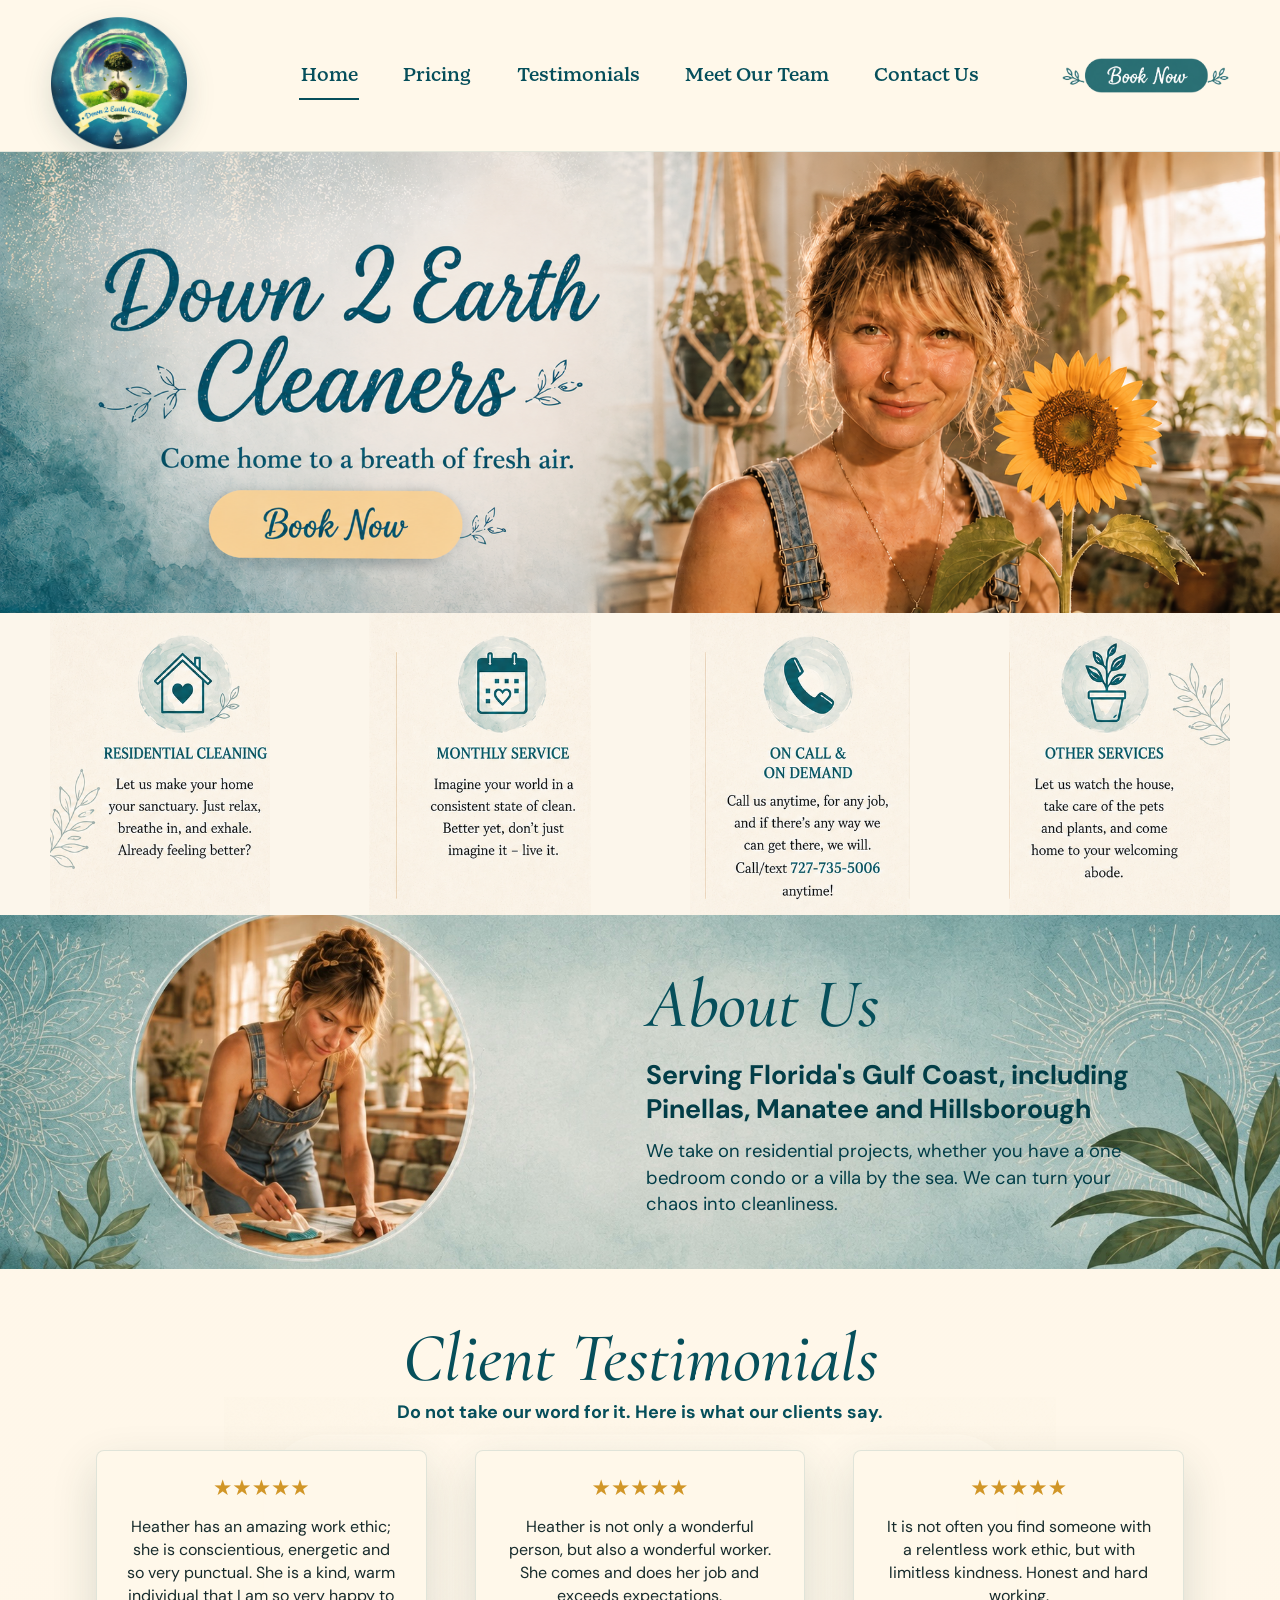
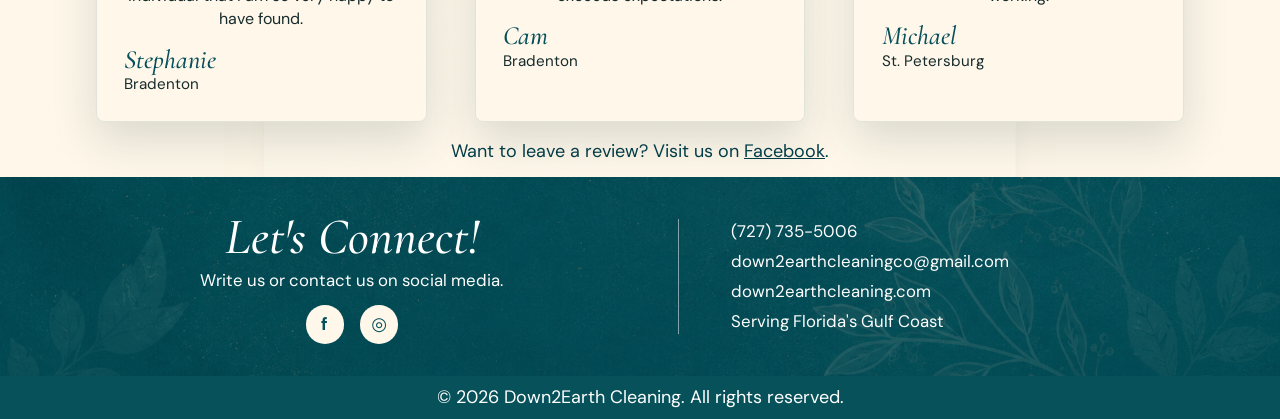
==== index.html @ c1f9a551 "Replace fonts: Cormorant Garamond + DM Sans across all pages Swap Christmas Mint (generic Etsy scrip" ====
<!doctype html>
<html lang="en">
  <head>
    <meta charset="utf-8" />
    <meta name="viewport" content="width=device-width, initial-scale=1" />
    <title>Down 2 Earth Cleaners</title>
    <meta
      name="description"
      content="Residential cleaning and home care services across Florida's Gulf Coast."
    />
    <link rel="preconnect" href="https://fonts.googleapis.com" />
    <link rel="preconnect" href="https://fonts.gstatic.com" crossorigin />
    <link href="https://fonts.googleapis.com/css2?family=Cormorant+Garamond:ital,wght@0,500;0,600;1,400;1,500;1,600&family=DM+Sans:ital,wght@0,400;0,500;1,400&display=swap" rel="stylesheet" />
    <link rel="stylesheet" href="styles.css?v=logo-up" />
  </head>
  <body>
    <header class="site-header" id="home">
      <a class="brand" href="index.html#home" aria-label="Down 2 Earth Cleaners home">
        <img src="assets/main-logo.png" alt="Down 2 Earth Cleaners logo" />
      </a>

      <button class="menu-toggle" type="button" aria-expanded="false" aria-controls="site-nav">
        <span></span>
        <span></span>
        <span></span>
        <span class="sr-only">Toggle navigation</span>
      </button>

      <nav class="site-nav" id="site-nav" aria-label="Primary navigation">
        <a href="index.html#home" class="active">Home</a>
        <a href="pricing.html">Pricing</a>
        <a href="testimonials.html">Testimonials</a>
        <a href="team.html">Meet Our Team</a>
        <a href="contact.html">Contact Us</a>
      </nav>

      <a class="header-cta" href="contact.html" aria-label="Book Now">
        <img src="assets/book-now-button.png?v=transparent" alt="" />
      </a>
    </header>

    <main>
      <section class="hero" aria-label="Down 2 Earth Cleaners">
        <img class="hero-art" src="assets/banner v4.PNG" alt="Down 2 Earth Cleaners" />
        <div class="hero-copy">
          <h1>Down 2 Earth Cleaners</h1>
          <p>Come home to a breath of fresh air.</p>
          <a class="primary-button" href="contact.html">Book Now</a>
        </div>
      </section>

      <section class="services" id="services" aria-labelledby="services-title">
        <h2 id="services-title" class="sr-only">Cleaning Services</h2>
        <img class="services-banner" src="assets/services banner.PNG?v=3" alt="" />
      </section>

      <section class="about" aria-labelledby="about-title">
        <img src="assets/middle-banner.jpg" alt="" />
        <div class="about-copy">
          <h2 id="about-title">About Us</h2>
          <h3>Serving Florida's Gulf Coast, including Pinellas, Manatee and Hillsborough</h3>
          <p>
            We take on residential projects, whether you have a one bedroom condo or a villa by
            the sea. We can turn your chaos into cleanliness.
          </p>
        </div>
      </section>

      <section class="testimonials" id="testimonials" aria-labelledby="testimonials-title">
        <div class="section-heading">
          <h2 id="testimonials-title">Client Testimonials</h2>
          <p>Do not take our word for it. Here is what our clients say.</p>
        </div>
        <div class="review-grid">
          <article class="review">
            <div class="stars" aria-label="5 stars">★★★★★</div>
            <p>
              Heather has an amazing work ethic; she is conscientious, energetic and so very
              punctual. She is a kind, warm individual that I am so very happy to have found.
            </p>
            <strong>Stephanie</strong>
            <span>Bradenton</span>
          </article>
          <article class="review">
            <div class="stars" aria-label="5 stars">★★★★★</div>
            <p>
              Heather is not only a wonderful person, but also a wonderful worker. She comes and
              does her job and exceeds expectations.
            </p>
            <strong>Cam</strong>
            <span>Bradenton</span>
          </article>
          <article class="review">
            <div class="stars" aria-label="5 stars">★★★★★</div>
            <p>
              It is not often you find someone with a relentless work ethic, but with limitless
              kindness. Honest and hard working.
            </p>
            <strong>Michael</strong>
            <span>St. Petersburg</span>
          </article>
        </div>
        <p class="review-link">Want to leave a review? Visit us on <a href="#">Facebook</a>.</p>
      </section>

      <section class="contact-band" id="contact" aria-labelledby="contact-title">
        <div class="contact-info">
          <h2 id="contact-title">Let's Connect!</h2>
          <p>Write us or contact us on social media.</p>
          <div class="socials" aria-label="Social links">
            <a href="#" aria-label="Facebook">f</a>
            <a href="#" aria-label="Instagram">◎</a>
          </div>
        </div>
        <address class="contact-details">
          <a href="tel:+17277355006">(727) 735-5006</a>
          <a href="mailto:down2earthcleaningco@gmail.com">down2earthcleaningco@gmail.com</a>
          <a href="https://down2earthcleaning.com">down2earthcleaning.com</a>
          <span>Serving Florida's Gulf Coast</span>
        </address>
      </section>
    </main>

    <footer class="site-footer">
      <p>© 2026 Down2Earth Cleaning. All rights reserved.</p>
    </footer>

    <script src="script.js"></script>
  </body>
</html>
---- styles.css ----
@font-face {
  font-display: swap;
  font-family: "Christmas Mint";
  font-style: normal;
  font-weight: 400;
  src: url("assets/fonts/christmas-mint.ttf") format("truetype");
}

@font-face {
  font-display: swap;
  font-family: "Bogue Slab Medium";
  font-style: normal;
  font-weight: 500;
  src: url("assets/fonts/BogueSlab-Medium.otf") format("opentype");
}

:root {
  --ink: #064f5b;
  --ink-dark: #023d47;
  --teal: #0d6c73;
  --teal-deep: #07515a;
  --paper: #fbf2e3;
  --paper-soft: #fff8ea;
  --gold: #f4c06c;
  --line: rgba(7, 81, 90, 0.18);
  --shadow: 0 18px 45px rgba(27, 60, 57, 0.16);
  --display-font: "Cormorant Garamond", "Palatino Linotype", serif;
}

* {
  box-sizing: border-box;
}

html {
  scroll-behavior: smooth;
}

body {
  margin: 0;
  color: #172b2c;
  background:
    radial-gradient(circle at 12% 22%, rgba(13, 108, 115, 0.08), transparent 26rem),
    linear-gradient(180deg, var(--paper-soft), var(--paper));
  font-family: "DM Sans", system-ui, sans-serif;
  font-size: 18px;
  line-height: 1.45;
}

a {
  color: inherit;
}

img {
  display: block;
  max-width: 100%;
}

.sr-only {
  position: absolute;
  width: 1px;
  height: 1px;
  padding: 0;
  margin: -1px;
  overflow: hidden;
  clip: rect(0, 0, 0, 0);
  white-space: nowrap;
  border: 0;
}

.site-header {
  position: sticky;
  top: 0;
  z-index: 20;
  display: grid;
  grid-template-columns: minmax(9rem, 13rem) minmax(0, 1fr) minmax(9rem, 13rem);
  align-items: center;
  min-height: 7.25rem;
  padding: 0.6rem clamp(1rem, 4vw, 4rem);
  background: rgba(255, 248, 234, 0.94);
  border-bottom: 1px solid rgba(7, 81, 90, 0.1);
  backdrop-filter: blur(12px);
}

.brand {
  width: 8.5rem;
  transform: translateY(0.45rem);
  filter: drop-shadow(0 10px 14px rgba(27, 60, 57, 0.16));
}

.site-nav {
  display: flex;
  justify-content: center;
  gap: clamp(1.35rem, 3.3vw, 4rem);
  color: var(--ink);
  font-family: "Bogue Slab Medium", Georgia, "Times New Roman", serif;
  font-size: clamp(1.2rem, 1.35vw, 1.48rem);
  font-weight: 500;
  line-height: 1;
}

.site-nav a {
  position: relative;
  padding: 0.45rem 0.1rem;
  text-decoration: none;
  white-space: nowrap;
}

.site-nav a::after {
  position: absolute;
  right: 0;
  bottom: -0.45rem;
  left: 0;
  height: 2px;
  content: "";
  background: currentColor;
  transform: scaleX(0);
  transform-origin: center;
  transition: transform 160ms ease;
}

.site-nav a:hover::after,
.site-nav a.active::after {
  transform: scaleX(1);
}

.header-cta,
.primary-button,
.message-form button {
  display: inline-flex;
  align-items: center;
  justify-content: center;
  min-height: 3rem;
  padding: 0.7rem 2.1rem;
  color: white;
  background: linear-gradient(180deg, #3d7b7d, var(--teal-deep));
  border: 0;
  border-radius: 999px;
  font-family: var(--display-font);
  font-size: 1.6rem;
  font-style: italic;
  font-weight: 600;
  line-height: 1;
  text-decoration: none;
  box-shadow: 0 8px 18px rgba(6, 79, 91, 0.17);
  cursor: pointer;
}

.header-cta {
  justify-self: end;
  min-height: 0;
  padding: 0;
  background: transparent;
  border-radius: 0;
  box-shadow: none;
}

.header-cta img {
  width: clamp(10rem, 13vw, 13.5rem);
  max-width: none;
}

.menu-toggle {
  display: none;
}

.hero {
  position: relative;
  min-height: 0;
  aspect-ratio: 2048 / 737;
  overflow: hidden;
  background: #d7ede9;
}

.hero-art {
  position: absolute;
  inset: 0;
  width: 100%;
  height: 100%;
  object-fit: cover;
  object-position: center 44%;
}

.hero::after {
  content: none;
}

.hero-copy {
  display: none;
}

.hero h1,
.section-heading h2,
.about h2,
.contact-info h2,
.message-form h2 {
  margin: 0;
  font-family: var(--display-font);
  font-style: italic;
  font-weight: 500;
  line-height: 1.1;
  letter-spacing: 0;
}

.hero h1 {
  font-size: clamp(4rem, 8.6vw, 8.8rem);
}

.hero p {
  margin: 1.1rem 0 1.6rem;
  font-size: clamp(1.45rem, 2.4vw, 2.35rem);
  color: var(--ink-dark);
}

.primary-button,
.message-form button {
  color: var(--ink);
  background: linear-gradient(180deg, #fee3aa, #f7c675);
}

.services {
  display: block;
  margin: 0;
  padding: 0;
  background: #fbf3e8;
}

.services-banner {
  display: block;
  width: 100%;
  aspect-ratio: 2048 / 483;
  object-fit: cover;
}

.about {
  position: relative;
  display: grid;
  grid-template-columns: minmax(17rem, 0.8fr) 1fr;
  align-items: center;
  min-height: 21rem;
  overflow: hidden;
  color: var(--ink-dark);
  background: #b9d8d5;
}

.about > img {
  position: absolute;
  inset: 0;
  width: 100%;
  height: 100%;
  object-fit: cover;
}

.about-copy {
  position: relative;
  z-index: 1;
  grid-column: 2;
  max-width: 40rem;
  padding: clamp(2rem, 4vw, 4rem) clamp(1.5rem, 6vw, 6rem);
}

.about h2,
.section-heading h2 {
  color: var(--ink);
  font-size: clamp(3.2rem, 5.4vw, 5rem);
}

.about h3 {
  margin: 1rem 0 0.8rem;
  font-size: clamp(1.25rem, 2.1vw, 1.8rem);
  line-height: 1.25;
}

.about p {
  max-width: 37rem;
  margin: 0;
  font-size: 1.15rem;
}

.testimonials {
  padding: clamp(2.2rem, 4vw, 3.4rem) clamp(1rem, 5vw, 4rem) 0.8rem;
  background:
    linear-gradient(rgba(255, 248, 234, 0.84), rgba(255, 248, 234, 0.84)),
    url("assets/testimonial-cards.png") center 8rem / 52rem auto no-repeat;
}

.section-heading {
  color: var(--ink);
  text-align: center;
}

.section-heading p {
  margin: 0.15rem 0 1.6rem;
  font-weight: 700;
}

.review-grid {
  display: grid;
  grid-template-columns: repeat(3, 1fr);
  gap: clamp(1rem, 4vw, 3rem);
  max-width: 68rem;
  margin: 0 auto;
}

.review {
  min-height: 17rem;
  padding: 1.35rem 1.7rem;
  background: rgba(255, 248, 234, 0.93);
  border: 1px solid rgba(7, 81, 90, 0.12);
  border-radius: 8px;
  box-shadow: var(--shadow);
  text-align: center;
}

.stars {
  color: #d19627;
  font-size: 1.35rem;
  letter-spacing: 0;
}

.review p {
  margin: 0.65rem 0 1rem;
  font-size: 1rem;
}

.review strong {
  display: block;
  color: var(--ink);
  font-family: var(--display-font);
  font-size: 1.65rem;
  font-style: italic;
  font-weight: 500;
  line-height: 1;
  text-align: left;
}

.review span {
  display: block;
  font-size: 0.95rem;
  text-align: left;
}

.review-link {
  margin: 1rem 0 0;
  color: var(--ink-dark);
  text-align: center;
}

.contact-band {
  display: grid;
  grid-template-columns: minmax(17rem, 1fr) minmax(17rem, 1fr);
  gap: clamp(2rem, 6vw, 5rem);
  align-items: center;
  justify-content: center;
  min-height: 11rem;
  padding: clamp(1.35rem, 2.5vw, 2rem) clamp(1rem, 8vw, 8rem);
  color: white;
  background:
    linear-gradient(rgba(2, 76, 87, 0.5), rgba(2, 76, 87, 0.58)),
    url("assets/footer.png") center / cover no-repeat;
}

.contact-info {
  text-align: center;
}

.contact-info h2,
.message-form h2 {
  font-size: clamp(2.45rem, 4vw, 3.35rem);
}

.contact-info p {
  margin: 0.15rem 0 0.8rem;
  font-size: 1.05rem;
}

.socials {
  display: flex;
  justify-content: center;
  gap: 1rem;
}

.socials a {
  display: grid;
  place-items: center;
  width: 2.4rem;
  height: 2.4rem;
  color: var(--teal-deep);
  background: var(--paper-soft);
  border-radius: 50%;
  font-weight: 700;
  text-decoration: none;
}

.contact-details {
  display: grid;
  gap: 0.35rem;
  max-width: 23rem;
  padding-left: clamp(1.6rem, 4vw, 3.5rem);
  border-left: 1px solid rgba(255, 255, 255, 0.5);
  font-style: normal;
  font-size: 1.05rem;
  justify-self: start;
}

.contact-details a {
  text-decoration: none;
}

.message-form {
  display: grid;
  gap: 0.32rem;
  padding: 0.9rem 1.25rem 1rem;
  background: rgba(24, 104, 107, 0.86);
  border-radius: 8px;
  box-shadow: var(--shadow);
}

.message-form h2 {
  text-align: center;
}

.form-row {
  display: grid;
  grid-template-columns: 1fr 1fr;
  gap: 0.5rem;
}

.message-form label {
  display: grid;
  gap: 0.2rem;
  font-size: 0.75rem;
}

.message-form input,
.message-form textarea {
  width: 100%;
  min-height: 1.8rem;
  padding: 0.32rem 0.5rem;
  color: #102d2e;
  background: var(--paper-soft);
  border: 1px solid rgba(255, 255, 255, 0.36);
  border-radius: 4px;
  font: inherit;
  font-size: 0.9rem;
}

.message-form button {
  justify-self: center;
  min-height: 2.25rem;
  margin-top: 0.2rem;
  padding-inline: 2.4rem;
  font-size: 1.25rem;
}

.site-footer {
  padding: 0.55rem 1rem;
  color: white;
  background: #07515a;
  text-align: center;
}

.site-footer p {
  margin: 0;
}

.first-clean-copy h2,
.pricing-cta h2 {
  margin: 0;
  color: var(--ink);
  font-family: var(--display-font);
  font-style: italic;
  font-weight: 500;
  line-height: 1.1;
  letter-spacing: 0;
}

.pricing-intro {
  display: grid;
  grid-template-columns: minmax(0, 1fr) minmax(18rem, 24rem);
  gap: clamp(1.5rem, 4vw, 4rem);
  align-items: center;
  max-width: 72rem;
  margin: 0 auto;
  padding: clamp(2.5rem, 5vw, 4.5rem) clamp(1rem, 4vw, 2rem);
}

.pricing-copy {
  display: grid;
  gap: 1rem;
  color: #213939;
}

.pricing-copy p {
  margin: 0;
}

.rate-card {
  position: relative;
  overflow: hidden;
  padding: 2rem;
  color: var(--ink);
  background:
    linear-gradient(rgba(255, 248, 234, 0.92), rgba(255, 248, 234, 0.92)),
    url("assets/testimonial-cards.png") center / 28rem auto no-repeat;
  border: 1px solid rgba(7, 81, 90, 0.16);
  border-radius: 8px;
  box-shadow: var(--shadow);
  text-align: center;
}

.rate-card span {
  display: block;
  color: var(--ink-dark);
  font-weight: 700;
  text-transform: uppercase;
}

.rate-card strong {
  display: block;
  margin: 0.2rem 0;
  font-size: clamp(4.5rem, 8vw, 6.4rem);
  line-height: 0.95;
}

.rate-card p {
  margin: 0 0 1rem;
  font-size: 1.45rem;
}

.minimum-note {
  padding: 0.85rem 1rem;
  color: white;
  background: linear-gradient(180deg, #3d7b7d, var(--teal-deep));
  border-radius: 8px;
  font-weight: 700;
}

.pricing-details {
  display: grid;
  grid-template-columns: repeat(3, 1fr);
  gap: clamp(1rem, 3vw, 2rem);
  max-width: 72rem;
  margin: 0 auto;
  padding: 0 clamp(1rem, 4vw, 2rem) clamp(2.5rem, 5vw, 4.5rem);
}

.pricing-panel {
  padding: 1.5rem;
  background: rgba(255, 248, 234, 0.82);
  border: 1px solid rgba(7, 81, 90, 0.14);
  border-radius: 8px;
  box-shadow: 0 10px 26px rgba(27, 60, 57, 0.09);
}

.featured-panel {
  background: rgba(210, 233, 229, 0.72);
}

.panel-icon {
  display: grid;
  place-items: center;
  width: 4.4rem;
  height: 4.4rem;
  margin-bottom: 1rem;
  color: var(--ink);
  background: rgba(13, 108, 115, 0.13);
  border-radius: 50%;
  font-size: 2.15rem;
}

.pricing-panel h2 {
  margin: 0 0 0.75rem;
  color: var(--ink);
  font-size: 1.35rem;
  line-height: 1.2;
}

.pricing-panel p {
  margin: 0;
}

.pricing-panel p + p {
  margin-top: 0.85rem;
}

.first-clean {
  position: relative;
  display: grid;
  grid-template-columns: minmax(15rem, 0.8fr) 1fr;
  min-height: 24rem;
  overflow: hidden;
  background: #b9d8d5;
}

.first-clean > img {
  position: absolute;
  inset: 0;
  width: 100%;
  height: 100%;
  object-fit: cover;
}

.first-clean::after {
  position: absolute;
  inset: 0;
  content: "";
  background: linear-gradient(90deg, rgba(185, 216, 213, 0.08), rgba(185, 216, 213, 0.92) 42%, rgba(185, 216, 213, 0.9));
}

.first-clean-copy {
  position: relative;
  z-index: 1;
  grid-column: 2;
  align-self: center;
  max-width: 46rem;
  padding: clamp(2.5rem, 5vw, 4.5rem) clamp(1.5rem, 6vw, 6rem);
  color: var(--ink-dark);
}

.first-clean-copy h2,
.pricing-cta h2 {
  font-size: clamp(3rem, 5.2vw, 5rem);
}

.first-clean-copy p {
  margin: 1rem 0 0;
}

.pricing-cta {
  padding: clamp(2.5rem, 5vw, 4.2rem) clamp(1rem, 5vw, 4rem);
  color: var(--ink-dark);
  text-align: center;
}

.pricing-cta p {
  max-width: 42rem;
  margin: 0.4rem auto 1.4rem;
  font-size: 1.2rem;
}

.testimonial-page {
  display: grid;
  gap: clamp(1.25rem, 4vw, 2.4rem);
  max-width: 74rem;
  margin: 0 auto;
  padding: clamp(2.5rem, 5vw, 4.5rem) clamp(1rem, 4vw, 2rem);
  background:
    radial-gradient(circle at 8% 14%, rgba(13, 108, 115, 0.08), transparent 18rem),
    radial-gradient(circle at 92% 88%, rgba(244, 192, 108, 0.16), transparent 18rem);
}

.long-testimonial {
  position: relative;
  display: grid;
  grid-template-columns: minmax(0, 1fr) minmax(13rem, 17rem);
  gap: clamp(1rem, 3vw, 2rem);
  padding: clamp(1.35rem, 3vw, 2.2rem);
  background:
    linear-gradient(rgba(255, 248, 234, 0.94), rgba(255, 248, 234, 0.94)),
    url("assets/testimonial-cards.png") right bottom / 24rem auto no-repeat;
  border: 1px solid rgba(7, 81, 90, 0.14);
  border-radius: 8px;
  box-shadow: var(--shadow);
}

.long-testimonial::before {
  position: absolute;
  top: 1.3rem;
  left: 1.35rem;
  color: rgba(7, 81, 90, 0.2);
  content: "“";
  font-family: Georgia, "Times New Roman", serif;
  font-size: 6rem;
  line-height: 1;
}

.testimonial-rating {
  grid-column: 1 / -1;
  color: #d19627;
  font-size: 1.35rem;
  letter-spacing: 0;
  text-align: right;
}

.long-testimonial blockquote {
  position: relative;
  z-index: 1;
  margin: 0;
  color: #22393a;
}

.long-testimonial blockquote p {
  margin: 0 0 1rem;
}

.long-testimonial blockquote p:last-child {
  margin-bottom: 0;
}

.long-testimonial footer {
  align-self: start;
  padding: 1.15rem;
  color: var(--ink);
  background: rgba(210, 233, 229, 0.74);
  border: 1px solid rgba(7, 81, 90, 0.14);
  border-radius: 8px;
  text-align: center;
}

.long-testimonial footer strong {
  display: block;
  font-family: var(--display-font);
  font-size: 2.2rem;
  font-style: italic;
  font-weight: 500;
  line-height: 1;
}

.long-testimonial footer span {
  display: block;
  margin-top: 0.25rem;
  color: var(--ink-dark);
}

.owner-reply {
  grid-column: 1 / -1;
  margin-top: 0.25rem;
  padding: 1rem 1.2rem;
  color: white;
  background: linear-gradient(180deg, #3d7b7d, var(--teal-deep));
  border-radius: 8px;
}

.owner-reply span {
  display: block;
  margin-bottom: 0.25rem;
  color: #fee3aa;
  font-weight: 700;
  text-transform: uppercase;
}

.owner-reply p {
  margin: 0;
}

.contact-page {
  display: grid;
  grid-template-columns: minmax(18rem, 0.82fr) minmax(22rem, 1fr);
  gap: clamp(1.5rem, 4vw, 3rem);
  align-items: start;
  max-width: 74rem;
  margin: 0 auto;
  padding: clamp(2.5rem, 5vw, 4.5rem) clamp(1rem, 4vw, 2rem);
}

.contact-card {
  padding: clamp(1.4rem, 3vw, 2rem);
  color: var(--ink-dark);
  background:
    linear-gradient(rgba(255, 248, 234, 0.93), rgba(255, 248, 234, 0.93)),
    url("assets/testimonial-cards.png") right bottom / 24rem auto no-repeat;
  border: 1px solid rgba(7, 81, 90, 0.14);
  border-radius: 8px;
  box-shadow: var(--shadow);
}

.contact-card h2 {
  margin: 0;
  color: var(--ink);
  font-family: var(--display-font);
  font-size: clamp(3rem, 5vw, 4.6rem);
  font-style: italic;
  font-weight: 500;
  line-height: 1.1;
  letter-spacing: 0;
}

.contact-card p {
  margin: 0.9rem 0 1.3rem;
}

.contact-list {
  display: grid;
  gap: 0.8rem;
  font-style: normal;
}

.contact-list a,
.contact-list div {
  display: grid;
  gap: 0.1rem;
  padding: 0.85rem 1rem;
  background: rgba(210, 233, 229, 0.62);
  border: 1px solid rgba(7, 81, 90, 0.13);
  border-radius: 8px;
  text-decoration: none;
}

.contact-list span {
  color: var(--ink);
  font-size: 0.78rem;
  font-weight: 700;
  text-transform: uppercase;
}

.contact-page-form {
  padding: clamp(1.2rem, 3vw, 1.8rem);
}

.contact-page-form textarea {
  resize: vertical;
}

.form-status {
  min-height: 1.3rem;
  margin: 0.15rem 0 0;
  color: #fff4cf;
  font-size: 0.9rem;
  text-align: center;
}

.team-intro {
  max-width: 72rem;
  margin: 0 auto;
  padding: clamp(2.5rem, 5vw, 4.5rem) clamp(1rem, 4vw, 2rem) clamp(1rem, 2vw, 1.5rem);
}

.team-intro-copy {
  display: grid;
  grid-template-columns: 1fr 1fr;
  gap: clamp(1.25rem, 4vw, 3rem);
  color: #213939;
}

.team-intro-copy p {
  margin: 0;
}

.team-members {
  display: grid;
  grid-template-columns: 1fr 1fr;
  gap: clamp(1.25rem, 4vw, 2.6rem);
  max-width: 72rem;
  margin: 0 auto;
  padding: clamp(1.5rem, 4vw, 2.5rem) clamp(1rem, 4vw, 2rem) clamp(2.5rem, 5vw, 4.5rem);
}

.team-card {
  overflow: hidden;
  background:
    linear-gradient(rgba(255, 248, 234, 0.94), rgba(255, 248, 234, 0.94)),
    url("assets/testimonial-cards.png") right bottom / 24rem auto no-repeat;
  border: 1px solid rgba(7, 81, 90, 0.14);
  border-radius: 8px;
  box-shadow: var(--shadow);
}

.team-photo-wrap {
  position: relative;
  display: grid;
  place-items: center;
  aspect-ratio: 1 / 0.92;
  overflow: hidden;
  color: rgba(255, 248, 234, 0.92);
  background:
    radial-gradient(circle at 34% 28%, rgba(244, 192, 108, 0.34), transparent 14rem),
    linear-gradient(135deg, #3d7b7d, var(--teal-deep));
}

.team-photo-wrap::before {
  content: attr(data-initials);
  font-family: var(--display-font);
  font-size: clamp(5rem, 12vw, 8rem);
  line-height: 1;
}

.team-photo-wrap img {
  position: absolute;
  inset: 0;
  width: 100%;
  height: 100%;
  object-fit: cover;
  object-position: center;
}

.team-photo-wrap img[src="assets/heather-hall.jpg"] {
  object-position: center 35%;
}

.team-photo-wrap img[src="assets/shane-berendt.jpg"] {
  object-position: center 28%;
}

.team-photo-wrap img:not([src]),
.team-photo-wrap img[src=""] {
  display: none;
}

.team-card-copy {
  padding: clamp(1.25rem, 3vw, 1.9rem);
}

.team-card-copy span {
  display: block;
  color: var(--ink-dark);
  font-size: 0.8rem;
  font-weight: 700;
  text-transform: uppercase;
}

.team-card-copy h2,
.team-growth-copy h2 {
  margin: 0.15rem 0 0.7rem;
  color: var(--ink);
  font-family: var(--display-font);
  font-size: clamp(3.1rem, 5vw, 4.8rem);
  font-style: italic;
  font-weight: 500;
  line-height: 1.1;
  letter-spacing: 0;
}

.team-card-copy p {
  margin: 0;
  color: #213939;
}

.team-growth {
  position: relative;
  display: grid;
  grid-template-columns: minmax(15rem, 0.72fr) 1fr;
  min-height: 25rem;
  overflow: hidden;
  background: #b9d8d5;
}

.team-growth > img {
  position: absolute;
  inset: 0;
  width: 100%;
  height: 100%;
  object-fit: cover;
}

.team-growth::after {
  position: absolute;
  inset: 0;
  content: "";
  background: linear-gradient(90deg, rgba(185, 216, 213, 0.08), rgba(185, 216, 213, 0.92) 40%, rgba(185, 216, 213, 0.9));
}

.team-growth-copy {
  position: relative;
  z-index: 1;
  grid-column: 2;
  align-self: center;
  max-width: 48rem;
  padding: clamp(2.5rem, 5vw, 4.5rem) clamp(1.5rem, 6vw, 6rem);
  color: var(--ink-dark);
}

.team-growth-copy p {
  margin: 1rem 0 0;
}

@media (max-width: 900px) {
  .site-header {
    grid-template-columns: 5.7rem 1fr auto;
    min-height: 5.3rem;
  }

  .brand {
    width: 6.2rem;
    transform: translateY(0.15rem);
  }

  .menu-toggle {
    display: inline-grid;
    grid-column: 3;
    gap: 0.25rem;
    width: 2.8rem;
    height: 2.8rem;
    place-content: center;
    background: transparent;
    border: 1px solid var(--line);
    border-radius: 8px;
  }

  .menu-toggle span:not(.sr-only) {
    width: 1.2rem;
    height: 2px;
    background: var(--ink);
  }

  .site-nav {
    position: absolute;
    top: 100%;
    right: 1rem;
    left: 1rem;
    display: none;
    flex-direction: column;
    gap: 0.85rem;
    padding: 1rem;
    background: var(--paper-soft);
    border: 1px solid var(--line);
    border-radius: 8px;
    box-shadow: var(--shadow);
  }

  .site-nav.is-open {
    display: flex;
  }

  .header-cta {
    display: none;
  }

  .hero-art {
    object-position: center;
  }

  .services,
  .review-grid,
  .contact-band,
  .pricing-intro,
  .pricing-details,
  .contact-page,
  .team-intro-copy,
  .team-members {
    grid-template-columns: 1fr;
  }

  .about {
    grid-template-columns: 1fr;
    min-height: 28rem;
  }

  .about > img {
    object-position: left center;
  }

  .about-copy {
    grid-column: 1;
    align-self: end;
    max-width: none;
    padding-top: 13rem;
    background: linear-gradient(180deg, transparent, rgba(210, 233, 229, 0.92) 32%);
  }

  .contact-details {
    justify-self: center;
    max-width: none;
    padding-left: 0;
    border-left: 0;
    text-align: center;
  }

  .first-clean {
    grid-template-columns: 1fr;
  }

  .first-clean::after {
    background: linear-gradient(180deg, rgba(185, 216, 213, 0.12), rgba(185, 216, 213, 0.93) 42%);
  }

  .first-clean > img {
    object-position: left center;
  }

  .first-clean-copy {
    grid-column: 1;
    align-self: end;
    padding-top: 13rem;
  }

  .long-testimonial {
    grid-template-columns: 1fr;
  }

  .testimonial-rating {
    text-align: left;
  }

  .team-growth {
    grid-template-columns: 1fr;
  }

  .team-growth::after {
    background: linear-gradient(180deg, rgba(185, 216, 213, 0.1), rgba(185, 216, 213, 0.94) 42%);
  }

  .team-growth > img {
    object-position: left center;
  }

  .team-growth-copy {
    grid-column: 1;
    align-self: end;
    padding-top: 13rem;
  }
}

@media (max-width: 560px) {
  body {
    font-size: 16px;
  }

  /* ── Header ── */
  .site-header {
    grid-template-columns: 3.4rem 1fr auto;
    min-height: 3.4rem;
    padding: 0.3rem 0.85rem;
  }

  .brand {
    width: 3.3rem;
    transform: none;
  }

  .menu-toggle {
    width: 2.4rem;
    height: 2.4rem;
  }

  .menu-toggle span:not(.sr-only) {
    width: 1rem;
  }

  /* ── Hero ── */
  .hero h1 {
    max-width: 20rem;
    font-size: 3.4rem;
  }

  /* ── Services banner — give it real height ── */
  .services-banner {
    min-height: 7rem;
  }

  /* ── About ── */
  .about {
    min-height: 22rem;
  }

  .about-copy {
    padding-top: 9rem;
    padding-bottom: 1.5rem;
  }

  .about h3 {
    font-size: 1rem;
    margin: 0.5rem 0 0.4rem;
  }

  /* ── Display headings — reduce minimum across all pages ── */
  .about h2,
  .section-heading h2,
  .first-clean-copy h2,
  .pricing-cta h2 {
    font-size: 2.4rem;
  }

  .contact-info h2,
  .message-form h2 {
    font-size: 2rem;
  }

  .contact-card h2 {
    font-size: 2.6rem;
  }

  .team-card-copy h2,
  .team-growth-copy h2 {
    font-size: 2.6rem;
  }

  /* ── Section subheading ── */
  .section-heading p {
    font-size: 0.9rem;
    margin-bottom: 1rem;
  }

  /* ── Testimonials section ── */
  .testimonials {
    padding: 1.8rem 1rem 0.5rem;
  }

  .review {
    min-height: auto;
    padding: 1.1rem 1.2rem;
  }

  /* ── Pricing ── */
  .rate-card strong {
    font-size: 3.5rem;
  }

  /* ── First clean & team growth — reduce overlay padding ── */
  .first-clean-copy {
    padding-top: 9rem;
  }

  .team-growth-copy {
    padding-top: 9rem;
  }

  /* ── Contact band ── */
  .contact-band {
    padding: 2rem 1.5rem;
    gap: 1.5rem;
  }

  /* ── Form ── */
  .form-row {
    grid-template-columns: 1fr;
  }
}
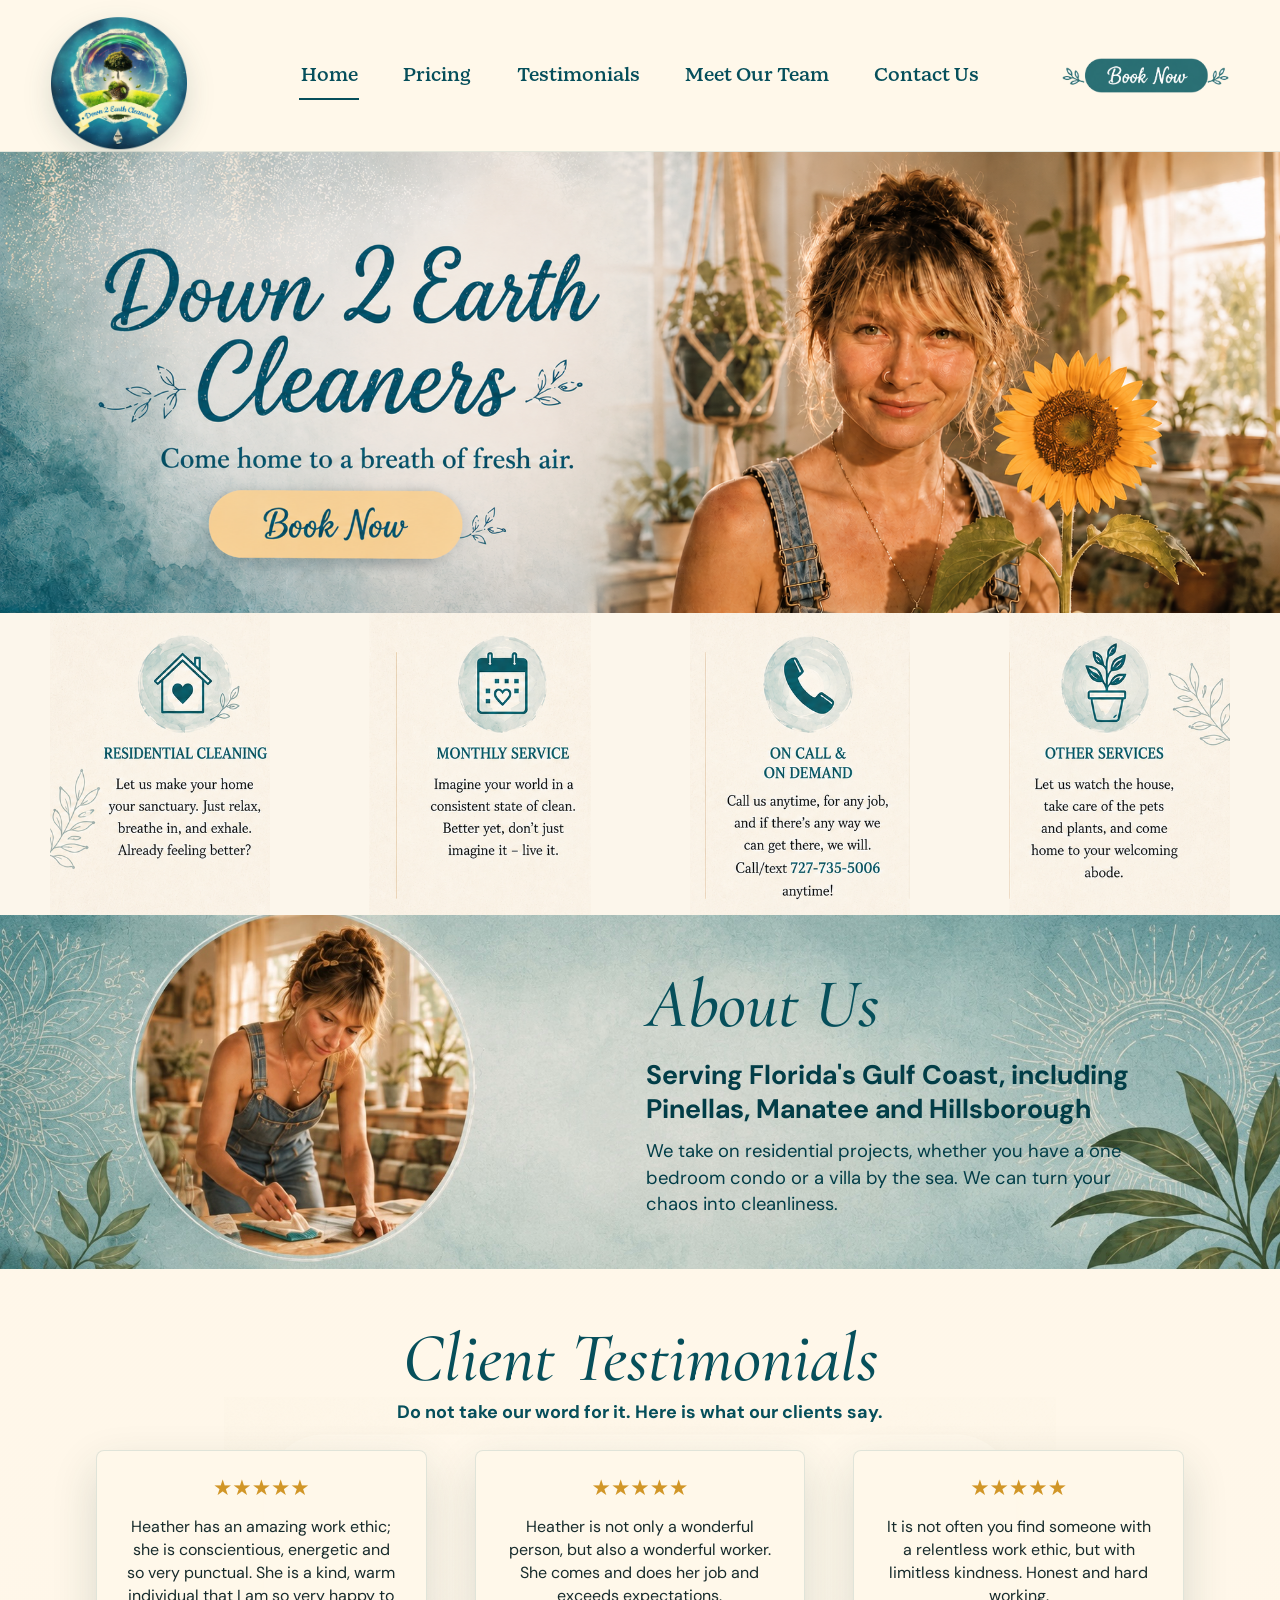
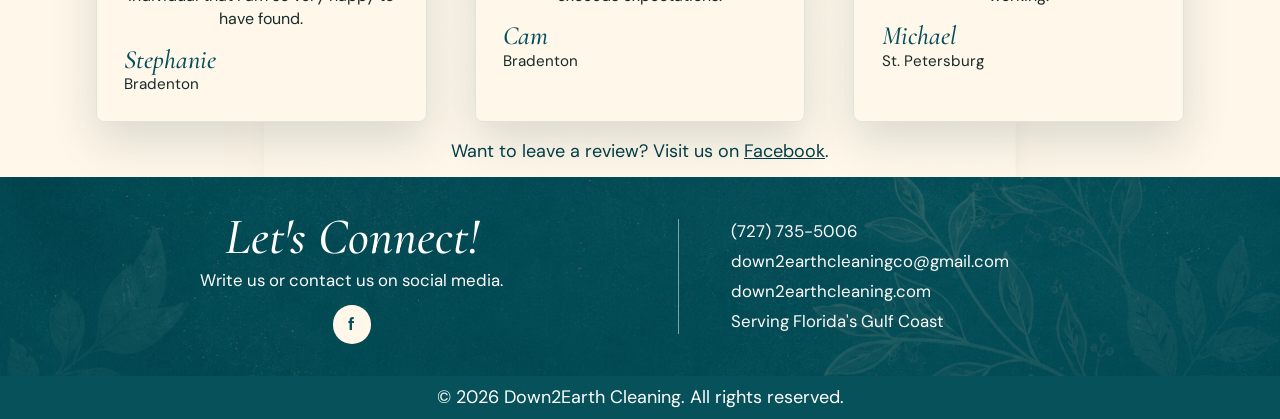
==== commit 622ed622: "Wire Facebook link, remove Instagram placeholder All 5 pages: socials block now points to facebook.c" ====
--- a/index.html
+++ b/index.html
@@ -108,8 +108,7 @@
           <h2 id="contact-title">Let's Connect!</h2>
           <p>Write us or contact us on social media.</p>
           <div class="socials" aria-label="Social links">
-            <a href="#" aria-label="Facebook">f</a>
-            <a href="#" aria-label="Instagram">◎</a>
+            <a href="https://www.facebook.com/D2EClean/" aria-label="Facebook" target="_blank" rel="noopener noreferrer">f</a>
           </div>
         </div>
         <address class="contact-details">
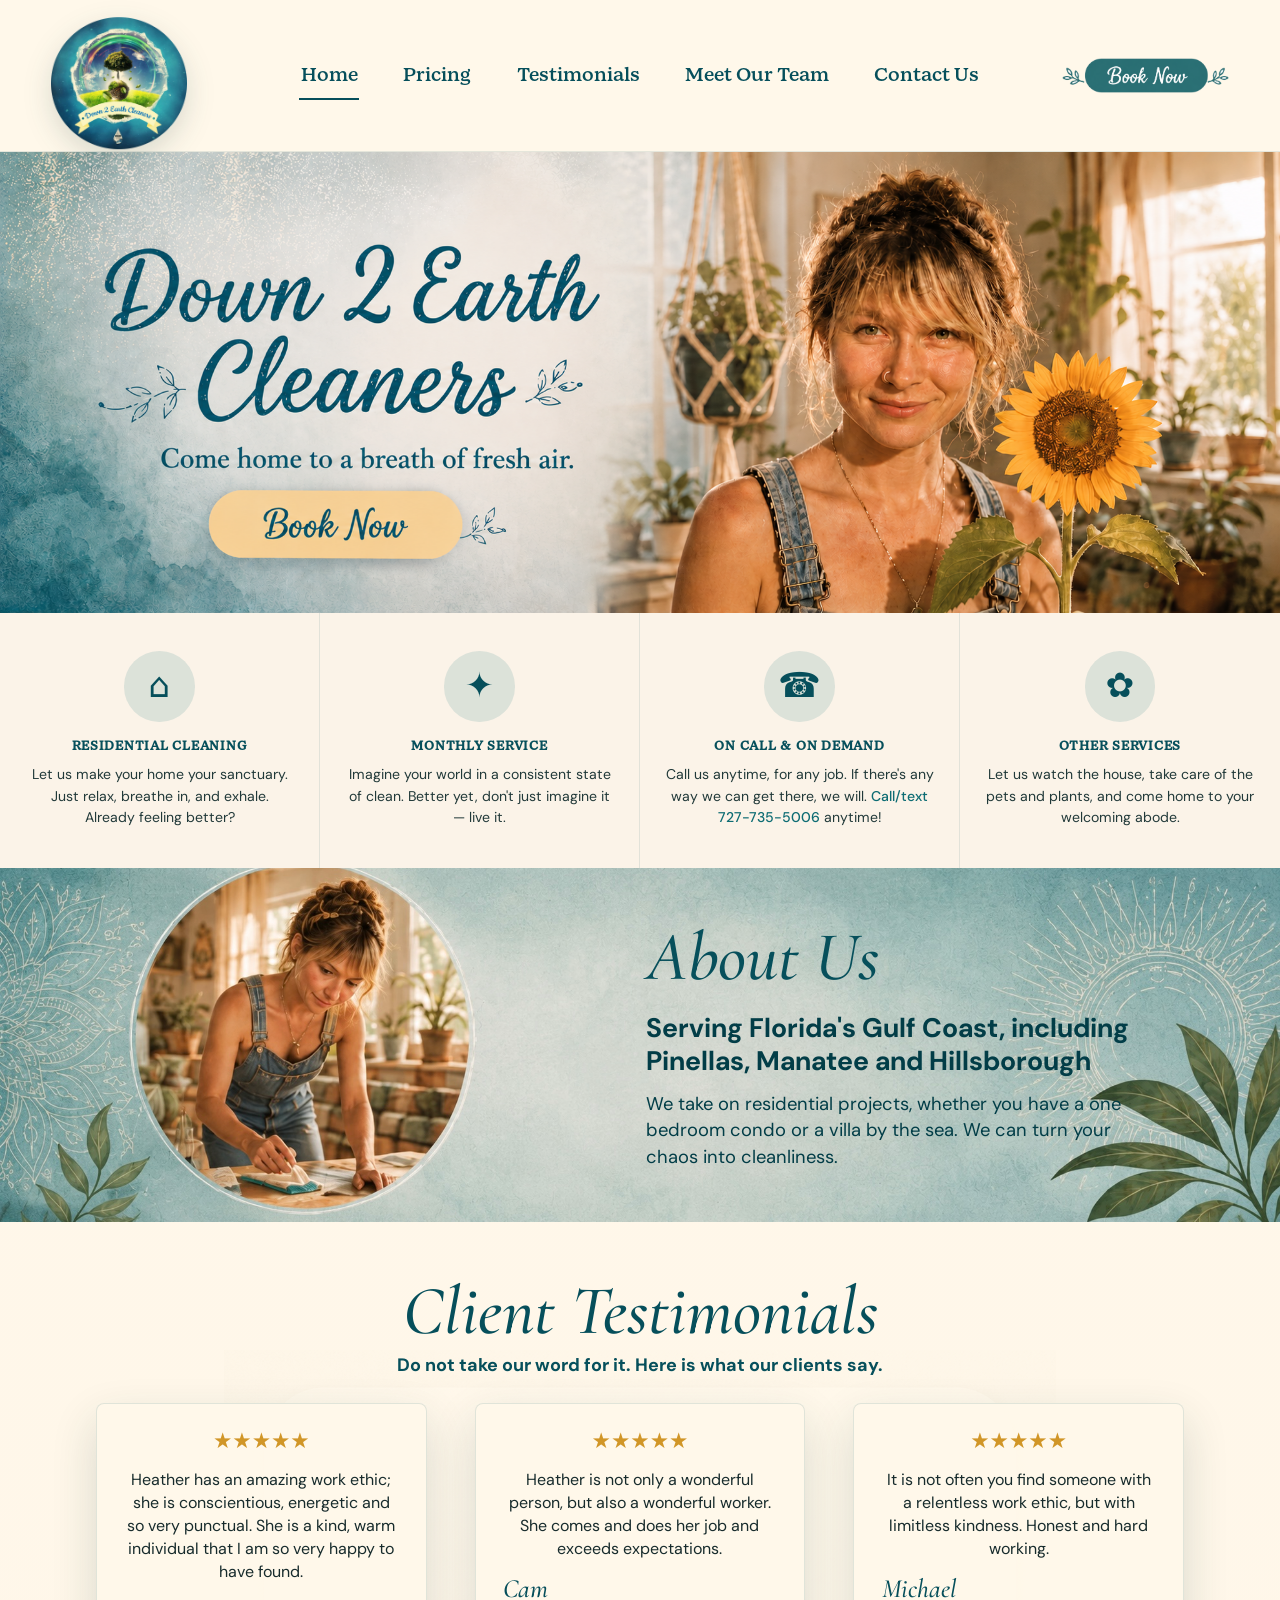
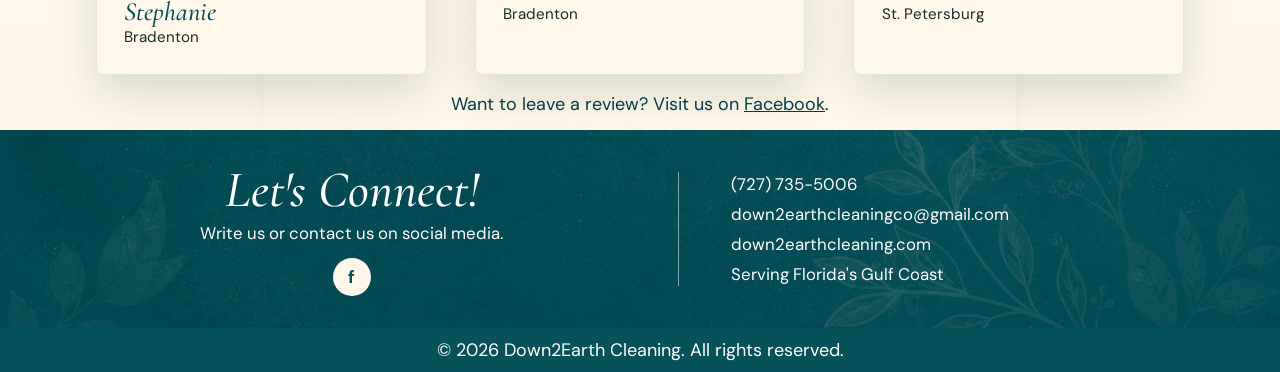
==== commit 5f840718: "Replace services PNG with responsive HTML grid Services banner was a flat PNG with 4 columns baked i" ====
--- a/index.html
+++ b/index.html
@@ -8,6 +8,8 @@
       name="description"
       content="Residential cleaning and home care services across Florida's Gulf Coast."
     />
+    <link rel="icon" type="image/png" href="assets/main-logo.png" />
+    <link rel="apple-touch-icon" href="assets/main-logo.png" />
     <link rel="preconnect" href="https://fonts.googleapis.com" />
     <link rel="preconnect" href="https://fonts.gstatic.com" crossorigin />
     <link href="https://fonts.googleapis.com/css2?family=Cormorant+Garamond:ital,wght@0,500;0,600;1,400;1,500;1,600&family=DM+Sans:ital,wght@0,400;0,500;1,400&display=swap" rel="stylesheet" />
@@ -51,7 +53,28 @@
 
       <section class="services" id="services" aria-labelledby="services-title">
         <h2 id="services-title" class="sr-only">Cleaning Services</h2>
-        <img class="services-banner" src="assets/services banner.PNG?v=3" alt="" />
+        <div class="services-grid">
+          <div class="service-item">
+            <div class="panel-icon">⌂</div>
+            <h3>Residential Cleaning</h3>
+            <p>Let us make your home your sanctuary. Just relax, breathe in, and exhale. Already feeling better?</p>
+          </div>
+          <div class="service-item">
+            <div class="panel-icon">✦</div>
+            <h3>Monthly Service</h3>
+            <p>Imagine your world in a consistent state of clean. Better yet, don't just imagine it — live it.</p>
+          </div>
+          <div class="service-item">
+            <div class="panel-icon">☎</div>
+            <h3>On Call &amp; On Demand</h3>
+            <p>Call us anytime, for any job. If there's any way we can get there, we will. <a href="tel:+17277355006">Call/text 727-735-5006</a> anytime!</p>
+          </div>
+          <div class="service-item">
+            <div class="panel-icon">✿</div>
+            <h3>Other Services</h3>
+            <p>Let us watch the house, take care of the pets and plants, and come home to your welcoming abode.</p>
+          </div>
+        </div>
       </section>
 
       <section class="about" aria-labelledby="about-title">
--- a/styles.css
+++ b/styles.css
@@ -231,6 +231,53 @@
   object-fit: cover;
 }
 
+.services-grid {
+  display: grid;
+  grid-template-columns: repeat(4, 1fr);
+  background: #fbf3e8;
+}
+
+.service-item {
+  padding: clamp(1.5rem, 3vw, 2.5rem) clamp(1rem, 2vw, 1.5rem);
+  text-align: center;
+  border-right: 1px solid rgba(7, 81, 90, 0.1);
+}
+
+.service-item:last-child {
+  border-right: none;
+}
+
+.service-item .panel-icon {
+  margin: 0 auto 1rem;
+}
+
+.service-item h3 {
+  margin: 0 0 0.5rem;
+  color: var(--ink);
+  font-family: "Bogue Slab Medium", Georgia, serif;
+  font-size: 0.78rem;
+  font-weight: 700;
+  letter-spacing: 0.06em;
+  text-transform: uppercase;
+}
+
+.service-item p {
+  margin: 0;
+  font-size: 0.88rem;
+  color: #213939;
+  line-height: 1.55;
+}
+
+.service-item a {
+  color: var(--teal);
+  font-weight: 500;
+  text-decoration: none;
+}
+
+.service-item a:hover {
+  text-decoration: underline;
+}
+
 .about {
   position: relative;
   display: grid;
@@ -1026,8 +1073,18 @@
   .pricing-details,
   .contact-page,
   .team-intro-copy,
-  .team-members {
+  .team-members,
+  .services-grid {
     grid-template-columns: 1fr;
+  }
+
+  .service-item {
+    border-right: none;
+    border-bottom: 1px solid rgba(7, 81, 90, 0.1);
+  }
+
+  .service-item:last-child {
+    border-bottom: none;
   }
 
   .about {
@@ -1190,6 +1247,11 @@
     padding: 1.1rem 1.2rem;
   }
 
+  .review strong,
+  .review span {
+    text-align: center;
+  }
+
   /* ── Pricing ── */
   .rate-card strong {
     font-size: 3.5rem;
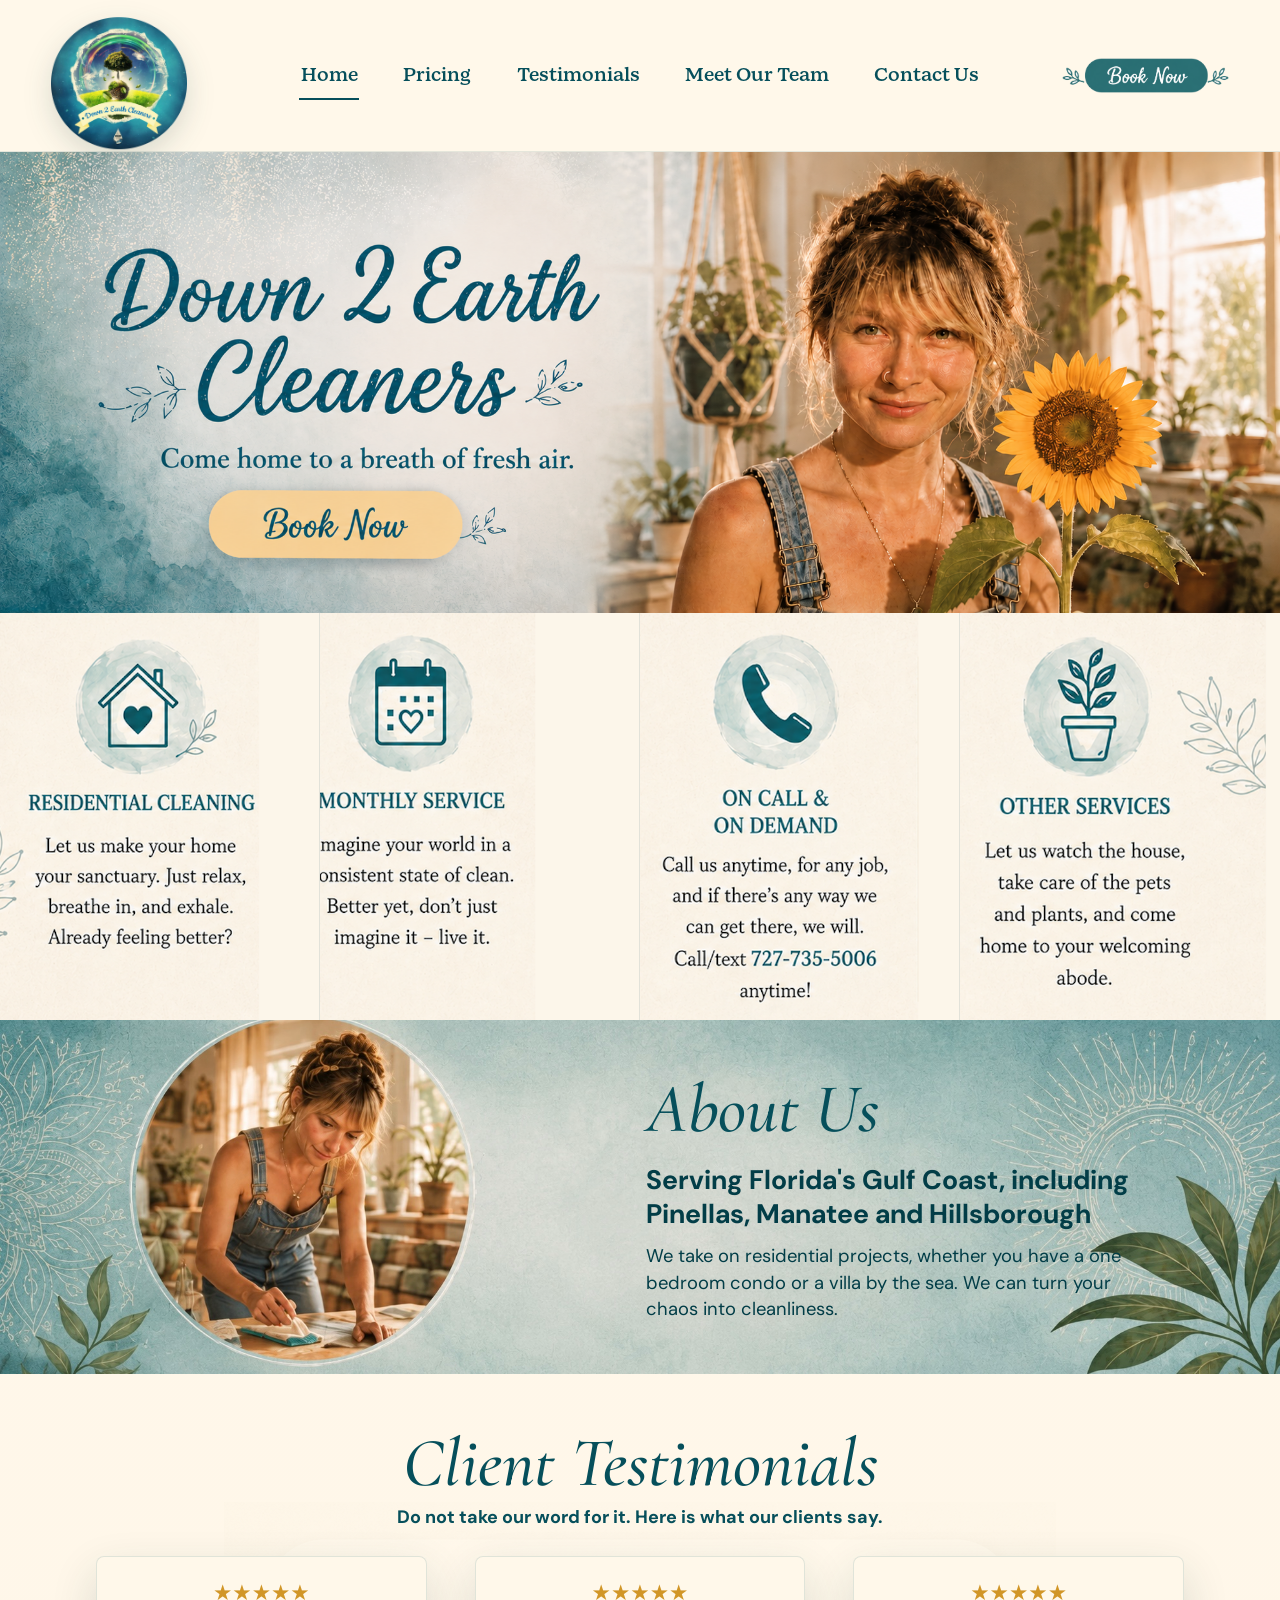
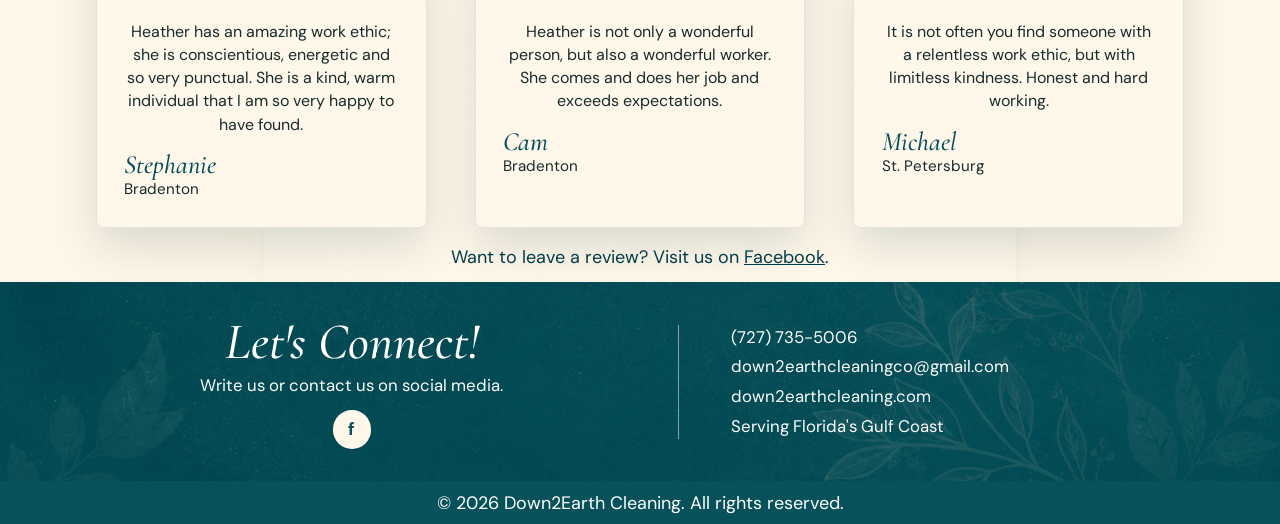
==== commit cdb1c7a9: "Use split service images in responsive grid Replaced HTML text cards with the 4 individual service P" ====
--- a/index.html
+++ b/index.html
@@ -55,24 +55,16 @@
         <h2 id="services-title" class="sr-only">Cleaning Services</h2>
         <div class="services-grid">
           <div class="service-item">
-            <div class="panel-icon">⌂</div>
-            <h3>Residential Cleaning</h3>
-            <p>Let us make your home your sanctuary. Just relax, breathe in, and exhale. Already feeling better?</p>
+            <img src="assets/service-residential.png" alt="Residential Cleaning" />
           </div>
           <div class="service-item">
-            <div class="panel-icon">✦</div>
-            <h3>Monthly Service</h3>
-            <p>Imagine your world in a consistent state of clean. Better yet, don't just imagine it — live it.</p>
+            <img src="assets/service-monthly.png" alt="Monthly Service" />
           </div>
           <div class="service-item">
-            <div class="panel-icon">☎</div>
-            <h3>On Call &amp; On Demand</h3>
-            <p>Call us anytime, for any job. If there's any way we can get there, we will. <a href="tel:+17277355006">Call/text 727-735-5006</a> anytime!</p>
+            <img src="assets/service-oncall.png" alt="On Call and On Demand" />
           </div>
           <div class="service-item">
-            <div class="panel-icon">✿</div>
-            <h3>Other Services</h3>
-            <p>Let us watch the house, take care of the pets and plants, and come home to your welcoming abode.</p>
+            <img src="assets/service-other.png" alt="Other Services" />
           </div>
         </div>
       </section>
--- a/styles.css
+++ b/styles.css
@@ -238,8 +238,6 @@
 }
 
 .service-item {
-  padding: clamp(1.5rem, 3vw, 2.5rem) clamp(1rem, 2vw, 1.5rem);
-  text-align: center;
   border-right: 1px solid rgba(7, 81, 90, 0.1);
 }
 
@@ -247,35 +245,11 @@
   border-right: none;
 }
 
-.service-item .panel-icon {
-  margin: 0 auto 1rem;
-}
-
-.service-item h3 {
-  margin: 0 0 0.5rem;
-  color: var(--ink);
-  font-family: "Bogue Slab Medium", Georgia, serif;
-  font-size: 0.78rem;
-  font-weight: 700;
-  letter-spacing: 0.06em;
-  text-transform: uppercase;
-}
-
-.service-item p {
-  margin: 0;
-  font-size: 0.88rem;
-  color: #213939;
-  line-height: 1.55;
-}
-
-.service-item a {
-  color: var(--teal);
-  font-weight: 500;
-  text-decoration: none;
-}
-
-.service-item a:hover {
-  text-decoration: underline;
+.service-item img {
+  width: 100%;
+  height: 100%;
+  display: block;
+  object-fit: cover;
 }
 
 .about {
@@ -1080,11 +1054,6 @@
 
   .service-item {
     border-right: none;
-    border-bottom: 1px solid rgba(7, 81, 90, 0.1);
-  }
-
-  .service-item:last-child {
-    border-bottom: none;
   }
 
   .about {
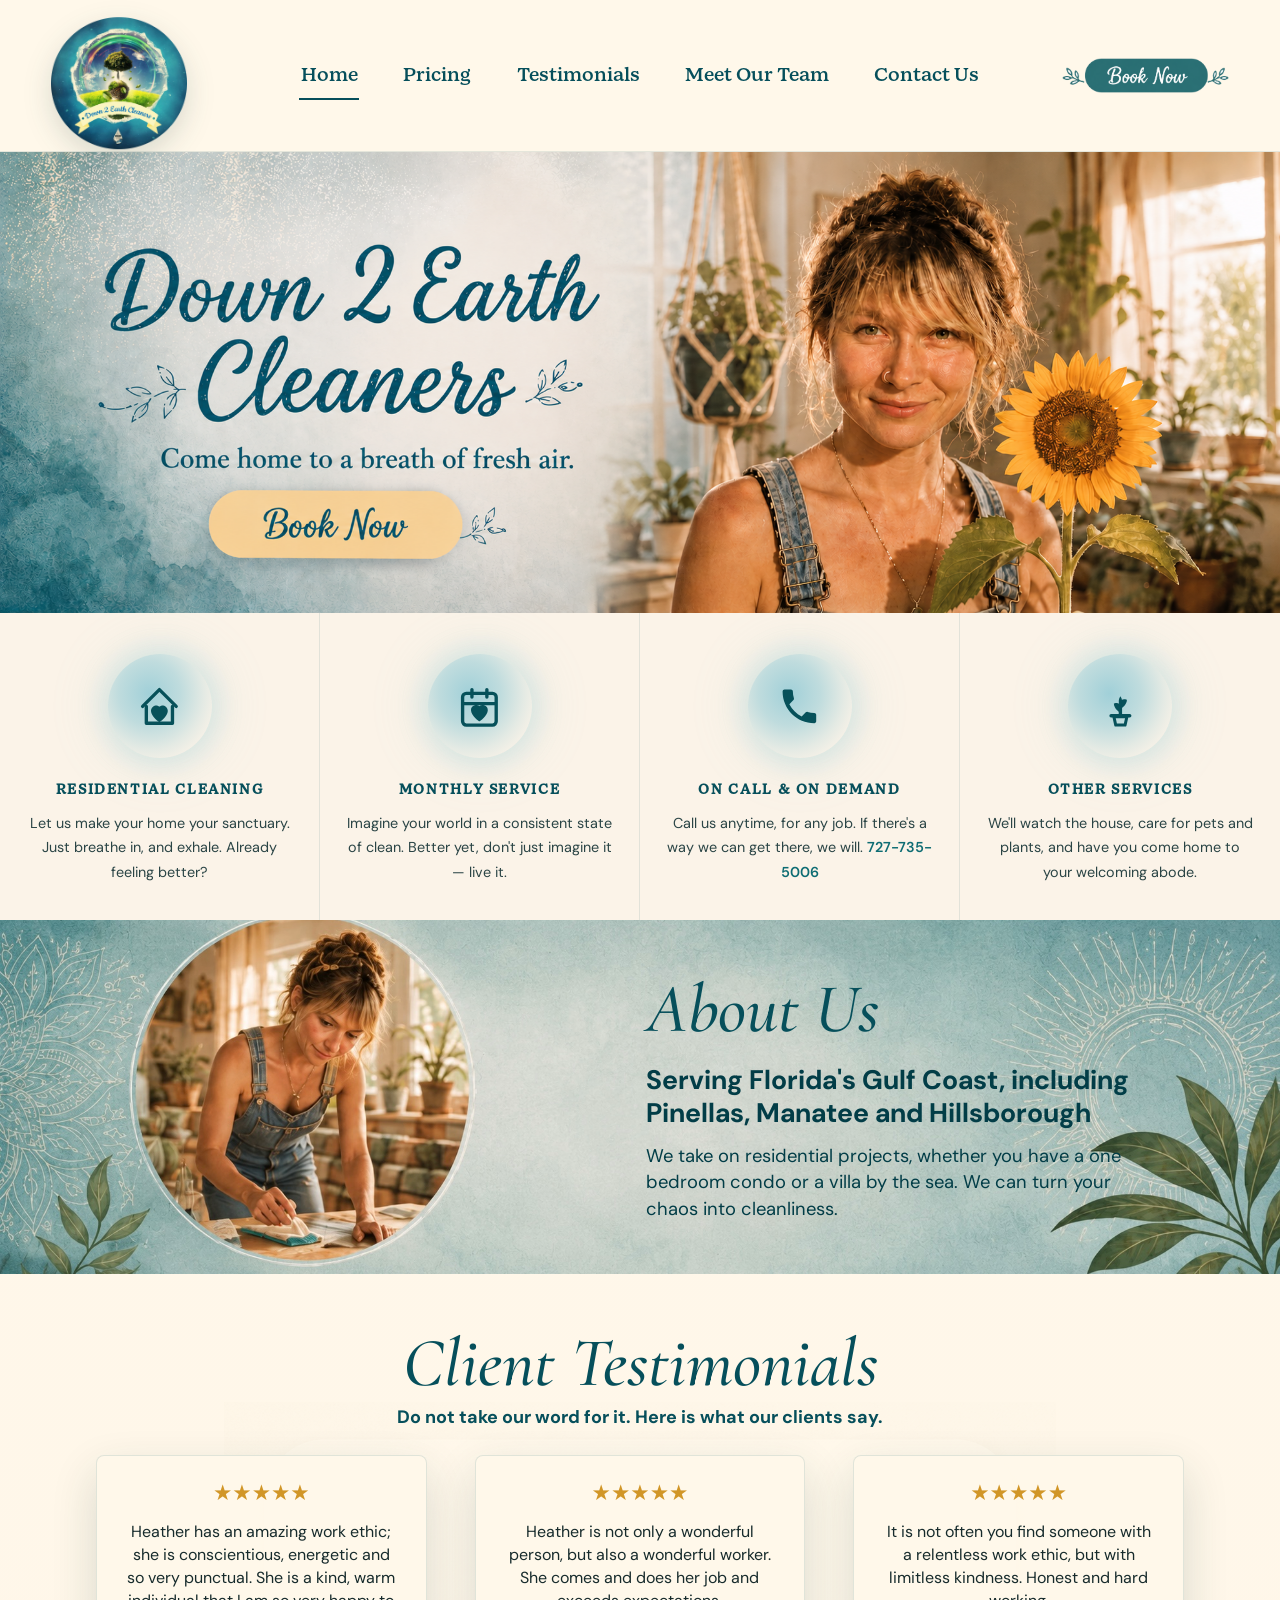
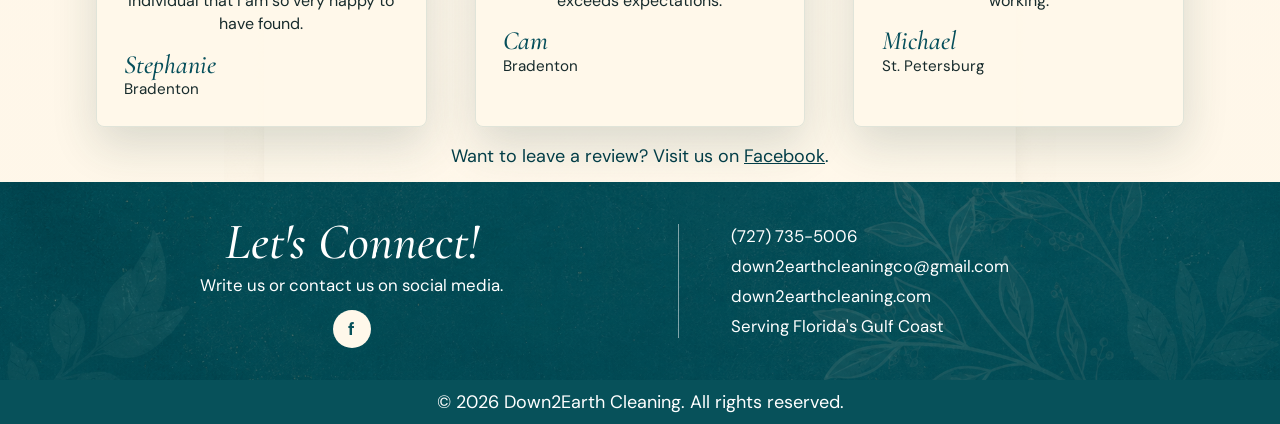
==== commit ea32e63b: "Replace service images with HTML/CSS/SVG cards — watercolor circle icons, Bogue Slab titles, stacks " ====
--- a/index.html
+++ b/index.html
@@ -54,18 +54,57 @@
       <section class="services" id="services" aria-labelledby="services-title">
         <h2 id="services-title" class="sr-only">Cleaning Services</h2>
         <div class="services-grid">
-          <div class="service-item">
-            <img src="assets/service-residential.png" alt="Residential Cleaning" />
+
+          <div class="service-card">
+            <div class="service-icon-wrap">
+              <svg class="service-svg" viewBox="0 0 24 24" fill="none" xmlns="http://www.w3.org/2000/svg" aria-hidden="true">
+                <path d="M3 12L12 3L21 12" stroke="#07515a" stroke-width="1.8" stroke-linecap="round" stroke-linejoin="round"/>
+                <path d="M5 12V21H19V12" stroke="#07515a" stroke-width="1.8" stroke-linecap="round" stroke-linejoin="round"/>
+                <path d="M12 20.5C12 20.5 7.5 17.5 7.5 14.5C7.5 12.5 9 11.5 10.5 11.5C11.3 11.5 12 12.2 12 12.2C12 12.2 12.7 11.5 13.5 11.5C15 11.5 16.5 12.5 16.5 14.5C16.5 17.5 12 20.5 12 20.5Z" fill="#07515a"/>
+              </svg>
+            </div>
+            <h3>Residential Cleaning</h3>
+            <p>Let us make your home your sanctuary. Just breathe in, and exhale. Already feeling better?</p>
           </div>
-          <div class="service-item">
-            <img src="assets/service-monthly.png" alt="Monthly Service" />
+
+          <div class="service-card">
+            <div class="service-icon-wrap">
+              <svg class="service-svg" viewBox="0 0 24 24" fill="none" xmlns="http://www.w3.org/2000/svg" aria-hidden="true">
+                <rect x="3" y="5" width="18" height="17" rx="2" stroke="#07515a" stroke-width="1.8"/>
+                <path d="M3 10.5H21" stroke="#07515a" stroke-width="1.8"/>
+                <path d="M8 3V7M16 3V7" stroke="#07515a" stroke-width="1.8" stroke-linecap="round"/>
+                <path d="M12 20C12 20 7.5 17 7.5 14C7.5 12.2 9 11.3 10.5 11.3C11.3 11.3 12 11.9 12 11.9C12 11.9 12.7 11.3 13.5 11.3C15 11.3 16.5 12.2 16.5 14C16.5 17 12 20 12 20Z" fill="#07515a"/>
+              </svg>
+            </div>
+            <h3>Monthly Service</h3>
+            <p>Imagine your world in a consistent state of clean. Better yet, don't just imagine it — live it.</p>
           </div>
-          <div class="service-item">
-            <img src="assets/service-oncall.png" alt="On Call and On Demand" />
+
+          <div class="service-card">
+            <div class="service-icon-wrap">
+              <svg class="service-svg" viewBox="0 0 24 24" xmlns="http://www.w3.org/2000/svg" aria-hidden="true">
+                <path d="M6.62 10.79c1.44 2.83 3.76 5.14 6.59 6.59l2.2-2.2c.27-.27.67-.36 1.02-.24 1.12.37 2.33.57 3.57.57.55 0 1 .45 1 1V20c0 .55-.45 1-1 1-9.39 0-17-7.61-17-17 0-.55.45-1 1-1h3.5c.55 0 1 .45 1 1 0 1.25.2 2.45.57 3.57.11.35.03.74-.25 1.02l-2.2 2.2z" fill="#07515a"/>
+              </svg>
+            </div>
+            <h3>On Call &amp; On Demand</h3>
+            <p>Call us anytime, for any job. If there's a way we can get there, we will. <a href="tel:+17277355006">727-735-5006</a></p>
           </div>
-          <div class="service-item">
-            <img src="assets/service-other.png" alt="Other Services" />
+
+          <div class="service-card">
+            <div class="service-icon-wrap">
+              <svg class="service-svg" viewBox="0 0 24 24" fill="none" xmlns="http://www.w3.org/2000/svg" aria-hidden="true">
+                <path d="M7 17H17" stroke="#07515a" stroke-width="1.8" stroke-linecap="round"/>
+                <path d="M8.5 17.5H15.5L14.5 22H9.5L8.5 17.5Z" stroke="#07515a" stroke-width="1.6" stroke-linejoin="round" fill="none"/>
+                <path d="M12 17V12" stroke="#07515a" stroke-width="1.8" stroke-linecap="round"/>
+                <path d="M12 15.5C12 15.5 8.5 13.5 8.5 10.5C8.5 10.5 11.5 9.2 12.5 12C12.5 12 12 14 12 15.5Z" fill="#07515a"/>
+                <path d="M12 13.5C12 13.5 15.5 11.5 15.5 8.5C15.5 8.5 12.5 7.2 11.5 10C11.5 10 12 12 12 13.5Z" fill="#07515a"/>
+                <path d="M12 12C12 12 10 9.5 12 6.5C14 9.5 12 12 12 12Z" fill="#07515a"/>
+              </svg>
+            </div>
+            <h3>Other Services</h3>
+            <p>We'll watch the house, care for pets and plants, and have you come home to your welcoming abode.</p>
           </div>
+
         </div>
       </section>
 
--- a/styles.css
+++ b/styles.css
@@ -237,19 +237,66 @@
   background: #fbf3e8;
 }
 
-.service-item {
+.service-card {
+  padding: 2.6rem 1.5rem 2.2rem;
+  text-align: center;
   border-right: 1px solid rgba(7, 81, 90, 0.1);
 }
 
-.service-item:last-child {
+.service-card:last-child {
   border-right: none;
 }
 
-.service-item img {
-  width: 100%;
-  height: 100%;
-  display: block;
-  object-fit: cover;
+.service-icon-wrap {
+  width: 6.5rem;
+  height: 6.5rem;
+  border-radius: 50%;
+  margin: 0 auto 1.4rem;
+  display: grid;
+  place-items: center;
+  background: radial-gradient(
+    ellipse at 40% 38%,
+    rgba(148, 203, 214, 0.88) 0%,
+    rgba(148, 203, 214, 0.58) 35%,
+    rgba(148, 203, 214, 0.22) 62%,
+    transparent 82%
+  );
+  box-shadow:
+    0 0 22px 8px rgba(148, 203, 214, 0.28),
+    0 0 46px 18px rgba(148, 203, 214, 0.1);
+}
+
+.service-svg {
+  width: 2.8rem;
+  height: 2.8rem;
+  flex-shrink: 0;
+}
+
+.service-card h3 {
+  margin: 0 0 0.65rem;
+  color: var(--ink);
+  font-family: "Bogue Slab Medium", Georgia, serif;
+  font-size: 0.85rem;
+  font-weight: 700;
+  letter-spacing: 0.12em;
+  text-transform: uppercase;
+}
+
+.service-card p {
+  margin: 0;
+  font-size: 0.9rem;
+  color: #2a4445;
+  line-height: 1.7;
+}
+
+.service-card a {
+  color: var(--teal);
+  font-weight: 600;
+  text-decoration: none;
+}
+
+.service-card a:hover {
+  text-decoration: underline;
 }
 
 .about {
@@ -1052,8 +1099,13 @@
     grid-template-columns: 1fr;
   }
 
-  .service-item {
+  .service-card {
     border-right: none;
+    border-bottom: 1px solid rgba(7, 81, 90, 0.1);
+  }
+
+  .service-card:last-child {
+    border-bottom: none;
   }
 
   .about {
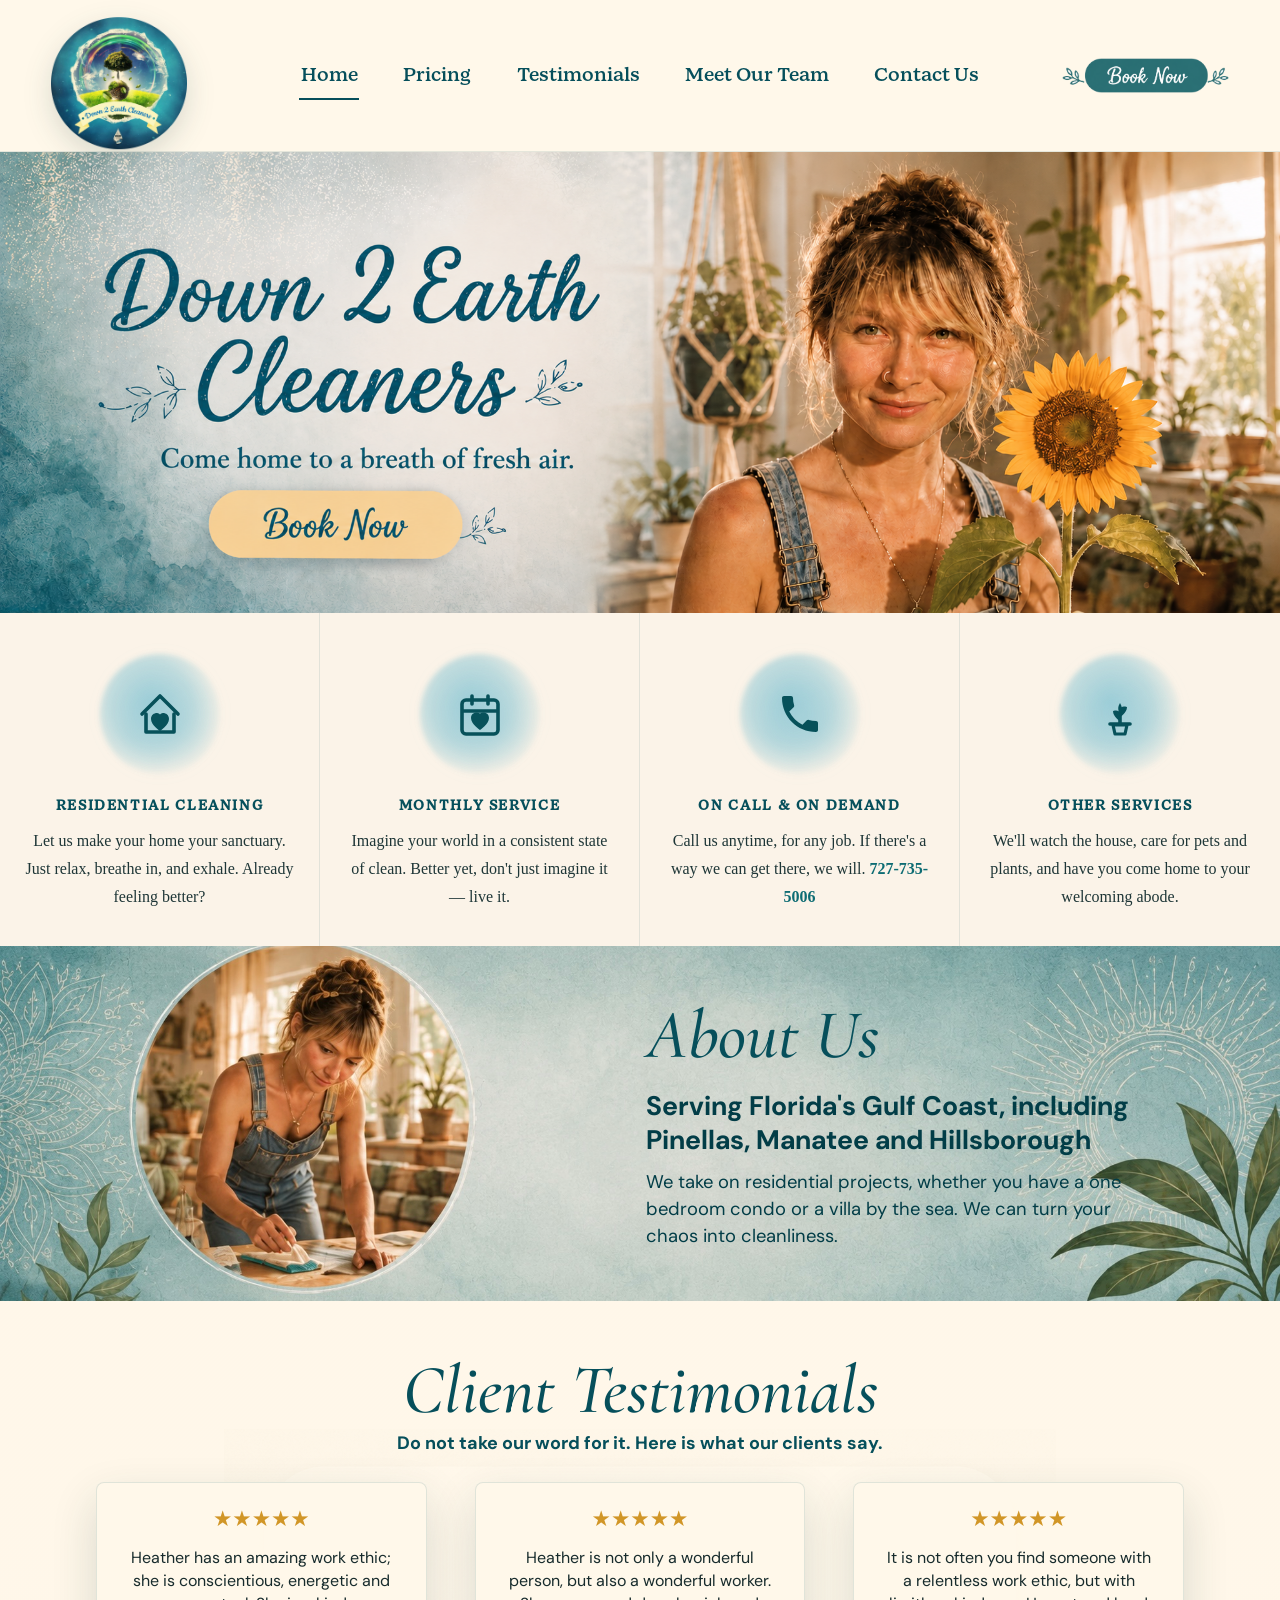
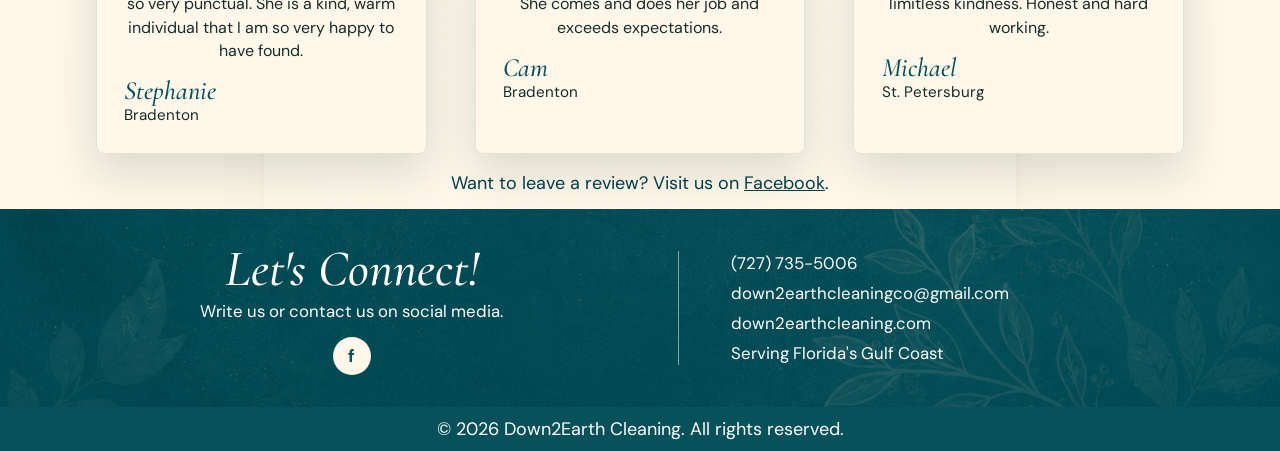
==== commit fdb8353a: "Mobile services: serif body font, bigger watercolor circles, botanical leaf decorations on cards 1 a" ====
--- a/index.html
+++ b/index.html
@@ -56,6 +56,20 @@
         <div class="services-grid">
 
           <div class="service-card">
+            <svg class="service-botanical service-botanical--left" viewBox="0 0 55 125" fill="none" aria-hidden="true" xmlns="http://www.w3.org/2000/svg">
+              <path d="M27 122C26 105 23 82 24 60C25 42 30 26 36 12" stroke="#07515a" stroke-width="1.3" stroke-linecap="round"/>
+              <path d="M26 108C15 101 8 84 15 77C22 70 29 88 26 108Z" stroke="#07515a" stroke-width="1.1" fill="none"/>
+              <path d="M26 108C19 94 15 80 15 77" stroke="#07515a" stroke-width="0.8"/>
+              <path d="M27 102C38 95 44 78 37 71C30 64 26 82 27 102Z" stroke="#07515a" stroke-width="1.1" fill="none"/>
+              <path d="M27 102C35 88 37 74 37 71" stroke="#07515a" stroke-width="0.8"/>
+              <path d="M25 78C14 71 7 54 14 47C21 40 28 58 25 78Z" stroke="#07515a" stroke-width="1.1" fill="none"/>
+              <path d="M25 78C18 64 14 50 14 47" stroke="#07515a" stroke-width="0.8"/>
+              <path d="M27 73C38 66 44 49 37 42C30 35 26 53 27 73Z" stroke="#07515a" stroke-width="1.1" fill="none"/>
+              <path d="M27 73C35 59 37 45 37 42" stroke="#07515a" stroke-width="0.8"/>
+              <path d="M26 50C14 44 8 28 16 22C24 16 29 33 26 50Z" stroke="#07515a" stroke-width="1.1" fill="none"/>
+              <path d="M26 50C19 36 16 24 16 22" stroke="#07515a" stroke-width="0.8"/>
+              <path d="M32 26C39 20 41 10 36 7C31 4 29 14 32 26Z" stroke="#07515a" stroke-width="1" fill="none"/>
+            </svg>
             <div class="service-icon-wrap">
               <svg class="service-svg" viewBox="0 0 24 24" fill="none" xmlns="http://www.w3.org/2000/svg" aria-hidden="true">
                 <path d="M3 12L12 3L21 12" stroke="#07515a" stroke-width="1.8" stroke-linecap="round" stroke-linejoin="round"/>
@@ -64,7 +78,7 @@
               </svg>
             </div>
             <h3>Residential Cleaning</h3>
-            <p>Let us make your home your sanctuary. Just breathe in, and exhale. Already feeling better?</p>
+            <p>Let us make your home your sanctuary. Just relax, breathe in, and exhale. Already feeling better?</p>
           </div>
 
           <div class="service-card">
@@ -91,6 +105,22 @@
           </div>
 
           <div class="service-card">
+            <svg class="service-botanical service-botanical--right" viewBox="0 0 55 125" fill="none" aria-hidden="true" xmlns="http://www.w3.org/2000/svg">
+              <g transform="translate(55,0) scale(-1,1)">
+                <path d="M27 122C26 105 23 82 24 60C25 42 30 26 36 12" stroke="#07515a" stroke-width="1.3" stroke-linecap="round"/>
+                <path d="M26 108C15 101 8 84 15 77C22 70 29 88 26 108Z" stroke="#07515a" stroke-width="1.1" fill="none"/>
+                <path d="M26 108C19 94 15 80 15 77" stroke="#07515a" stroke-width="0.8"/>
+                <path d="M27 102C38 95 44 78 37 71C30 64 26 82 27 102Z" stroke="#07515a" stroke-width="1.1" fill="none"/>
+                <path d="M27 102C35 88 37 74 37 71" stroke="#07515a" stroke-width="0.8"/>
+                <path d="M25 78C14 71 7 54 14 47C21 40 28 58 25 78Z" stroke="#07515a" stroke-width="1.1" fill="none"/>
+                <path d="M25 78C18 64 14 50 14 47" stroke="#07515a" stroke-width="0.8"/>
+                <path d="M27 73C38 66 44 49 37 42C30 35 26 53 27 73Z" stroke="#07515a" stroke-width="1.1" fill="none"/>
+                <path d="M27 73C35 59 37 45 37 42" stroke="#07515a" stroke-width="0.8"/>
+                <path d="M26 50C14 44 8 28 16 22C24 16 29 33 26 50Z" stroke="#07515a" stroke-width="1.1" fill="none"/>
+                <path d="M26 50C19 36 16 24 16 22" stroke="#07515a" stroke-width="0.8"/>
+                <path d="M32 26C39 20 41 10 36 7C31 4 29 14 32 26Z" stroke="#07515a" stroke-width="1" fill="none"/>
+              </g>
+            </svg>
             <div class="service-icon-wrap">
               <svg class="service-svg" viewBox="0 0 24 24" fill="none" xmlns="http://www.w3.org/2000/svg" aria-hidden="true">
                 <path d="M7 17H17" stroke="#07515a" stroke-width="1.8" stroke-linecap="round"/>
--- a/styles.css
+++ b/styles.css
@@ -238,9 +238,11 @@
 }
 
 .service-card {
+  position: relative;
   padding: 2.6rem 1.5rem 2.2rem;
   text-align: center;
   border-right: 1px solid rgba(7, 81, 90, 0.1);
+  overflow: hidden;
 }
 
 .service-card:last-child {
@@ -248,27 +250,41 @@
 }
 
 .service-icon-wrap {
-  width: 6.5rem;
-  height: 6.5rem;
+  position: relative;
+  width: 7.5rem;
+  height: 7.5rem;
   border-radius: 50%;
   margin: 0 auto 1.4rem;
   display: grid;
   place-items: center;
-  background: radial-gradient(
-    ellipse at 40% 38%,
-    rgba(148, 203, 214, 0.88) 0%,
-    rgba(148, 203, 214, 0.58) 35%,
-    rgba(148, 203, 214, 0.22) 62%,
-    transparent 82%
-  );
-  box-shadow:
-    0 0 22px 8px rgba(148, 203, 214, 0.28),
-    0 0 46px 18px rgba(148, 203, 214, 0.1);
+}
+
+.service-icon-wrap::before {
+  content: '';
+  position: absolute;
+  inset: 0;
+  border-radius: 50%;
+  background:
+    radial-gradient(ellipse at 42% 40%, rgba(148, 202, 214, 0.9) 0%, rgba(148, 202, 214, 0.55) 40%, transparent 72%),
+    radial-gradient(ellipse at 66% 63%, rgba(148, 202, 214, 0.35) 0%, transparent 52%),
+    radial-gradient(ellipse at 26% 68%, rgba(148, 202, 214, 0.22) 0%, transparent 42%);
+  filter: blur(2.5px);
+}
+
+.service-icon-wrap::after {
+  content: '';
+  position: absolute;
+  inset: -10px;
+  border-radius: 50%;
+  background: radial-gradient(rgba(148, 202, 214, 0.18), transparent 65%);
+  filter: blur(8px);
 }
 
 .service-svg {
-  width: 2.8rem;
-  height: 2.8rem;
+  position: relative;
+  z-index: 1;
+  width: 3rem;
+  height: 3rem;
   flex-shrink: 0;
 }
 
@@ -284,20 +300,34 @@
 
 .service-card p {
   margin: 0;
-  font-size: 0.9rem;
-  color: #2a4445;
-  line-height: 1.7;
+  font-family: Georgia, "Times New Roman", serif;
+  font-size: 1rem;
+  color: #1e3637;
+  line-height: 1.75;
 }
 
 .service-card a {
   color: var(--teal);
-  font-weight: 600;
+  font-weight: 700;
   text-decoration: none;
 }
 
 .service-card a:hover {
   text-decoration: underline;
 }
+
+.service-botanical {
+  display: none;
+  position: absolute;
+  top: 50%;
+  transform: translateY(-50%);
+  width: 3.8rem;
+  opacity: 0.3;
+  pointer-events: none;
+}
+
+.service-botanical--left { left: 0.3rem; }
+.service-botanical--right { right: 0.3rem; }
 
 .about {
   position: relative;
@@ -1102,10 +1132,15 @@
   .service-card {
     border-right: none;
     border-bottom: 1px solid rgba(7, 81, 90, 0.1);
+    padding: 2.8rem 4.5rem;
   }
 
   .service-card:last-child {
     border-bottom: none;
+  }
+
+  .service-botanical {
+    display: block;
   }
 
   .about {
